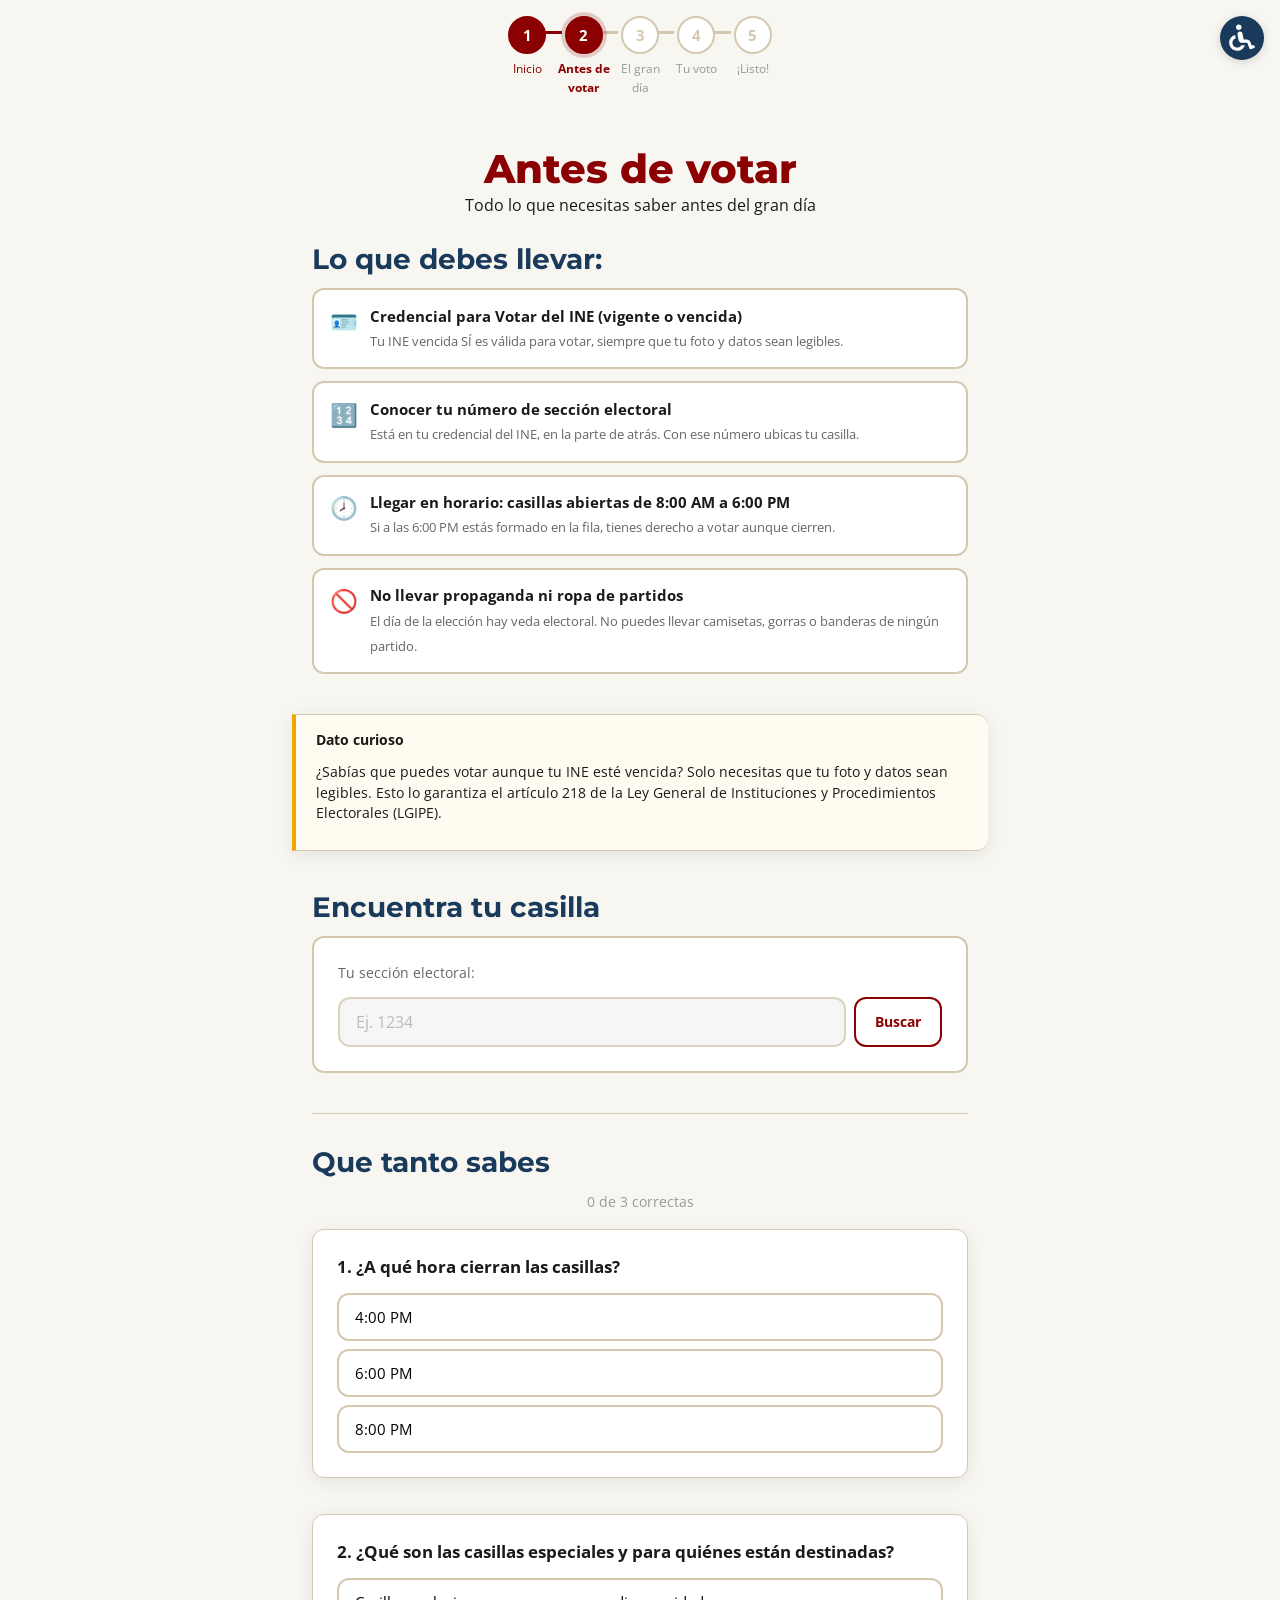
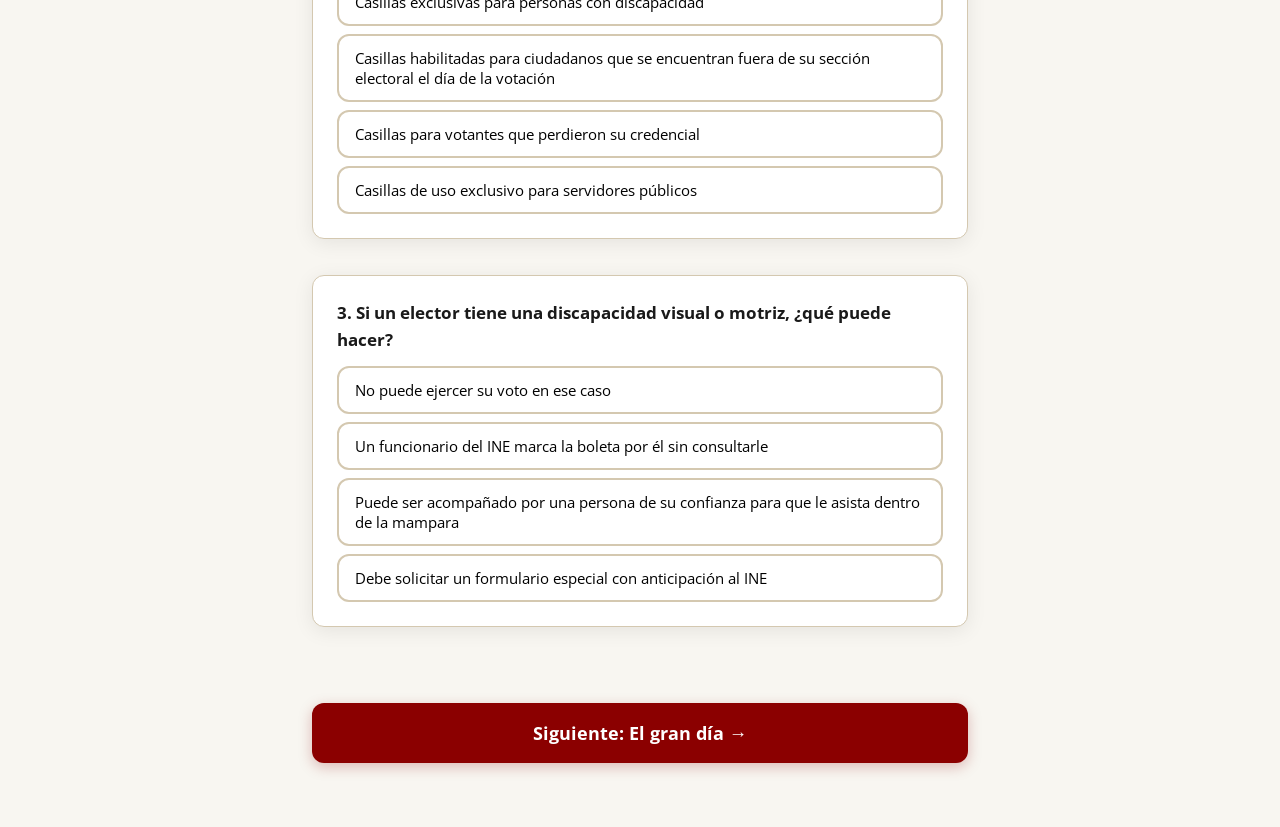
==== preparacion/index.html @ 4bd54855 "Cambios en endpoints y cambio de titulos" ====
<!DOCTYPE html>
<html lang="es-MX">

<head>
  <meta charset="UTF-8">
  <meta name="viewport" content="width=device-width, initial-scale=1.0">
  <title>Antes de votar — Mi Primera Casilla</title>
  <link rel="stylesheet" href="../styles/main.css">
  <link rel="stylesheet" href="../styles/componentes.css">
  <link rel="stylesheet" href="../styles/accesibilidad.css">
  <style>
    /* === Checklist (solo visual, sin interacción) === */
    .checklist__item {
      opacity: 0;
      transform: translateY(30px) scale(0.95);
      transition: all 0.6s cubic-bezier(0.34, 1.56, 0.64, 1);
      cursor: default;
    }

    .checklist__item--visible {
      opacity: 1;
      transform: translateY(0) scale(1);
    }

    /* === Dato curioso animado === */
    .dato-curioso-card {
      opacity: 0;
      transform: translateY(20px);
      transition: all 0.8s ease;
    }

    .dato-curioso-card--visible {
      opacity: 1;
      transform: translateY(0);
    }


    /* === Mapa simulado mejorado === */
    /* === Mapa / Buscar casilla === */
    .mapa-buscar {
      background: #fff;
      border: 2px solid var(--color-borde);
      border-radius: var(--radio-borde);
      padding: 1.5rem;
      transition: border-color 0.3s ease;
    }

    .mapa-buscar__label {
      font-size: 0.88rem;
      color: #666;
      margin-bottom: 0.75rem;
      display: block;
    }

    .mapa-buscar__row {
      display: flex;
      gap: 0.5rem;
      margin-bottom: 0;
    }

    .mapa-buscar__row .campo__input {
      flex: 1;
    }

    .mapa-buscar__row .btn {
      flex-shrink: 0;
      padding: 0.75rem 1.2rem;
      font-size: 0.9rem;
    }

    .mapa-buscar__resultado {
      display: none;
      margin-top: 1rem;
      padding: 1rem;
      border-radius: var(--radio-borde);
      background: linear-gradient(135deg, #e8f5e9 0%, #f1f8e9 100%);
      border-left: 4px solid var(--color-exito);
      animation: resultadoEntra 0.4s ease;
    }

    .mapa-buscar__resultado--visible {
      display: block;
    }

    @keyframes resultadoEntra {
      from { opacity: 0; transform: translateY(8px); }
      to { opacity: 1; transform: translateY(0); }
    }

    .mapa-buscar__casilla {
      font-weight: 700;
      font-size: 1.05rem;
      color: var(--color-exito);
      margin-bottom: 0.35rem;
    }

    .mapa-buscar__ayuda {
      font-size: 0.82rem;
      color: #555;
      margin: 0;
    }

    .mapa-buscar__ayuda a {
      color: var(--color-secundario);
      font-weight: 600;
      text-decoration: underline;
    }

    /* === Quiz mejorado === */
    .quiz-contador {
      text-align: center;
      font-size: 0.85rem;
      color: #999;
      margin-bottom: 1rem;
    }

    .quiz__opcion {
      transition: all 0.3s cubic-bezier(0.34, 1.56, 0.64, 1);
    }

    .quiz__opcion:hover {
      transform: translateX(6px);
    }

    .quiz__opcion--correcta {
      animation: respuestaCorrecta 0.5s cubic-bezier(0.34, 1.56, 0.64, 1);
    }

    .quiz__opcion--incorrecta {
      animation: shake 0.5s ease;
    }

    @keyframes respuestaCorrecta {
      0% {
        transform: scale(1);
      }

      50% {
        transform: scale(1.05);
      }

      100% {
        transform: scale(1);
      }
    }

    @keyframes shake {

      0%,
      100% {
        transform: translateX(0);
      }

      20% {
        transform: translateX(-8px);
      }

      40% {
        transform: translateX(8px);
      }

      60% {
        transform: translateX(-5px);
      }

      80% {
        transform: translateX(5px);
      }
    }

    .quiz__feedback {
      animation: slideUp 0.4s cubic-bezier(0.34, 1.56, 0.64, 1);
    }

    @keyframes slideUp {
      from {
        opacity: 0;
        transform: translateY(10px);
      }

      to {
        opacity: 1;
        transform: translateY(0);
      }
    }

    /* === Secciones con scroll reveal === */
    .seccion-animada {
      opacity: 0;
      transform: translateY(40px);
      transition: all 0.8s cubic-bezier(0.25, 0.46, 0.45, 0.94);
    }

    .seccion-animada--visible {
      opacity: 1;
      transform: translateY(0);
    }

    /* === Título con typing effect === */
    .titulo-animado {
      overflow: hidden;
      border-right: 3px solid var(--color-primario);
      white-space: nowrap;
      animation: typing 1s steps(15) forwards, blink 0.7s step-end infinite;
      width: 0;
      display: inline-block;
    }

    .titulo-animado--completo {
      width: auto;
      border-right: none;
      animation: none;
    }

    @keyframes typing {
      from {
        width: 0;
      }

      to {
        width: 100%;
      }
    }

    @keyframes blink {
      50% {
        border-color: transparent;
      }
    }
  </style>
</head>

<body>
  <div id="barra-progreso"></div>

  <button class="acc-boton" aria-label="Opciones de accesibilidad" title="Accesibilidad">
     <img src="../images/wheelchair-solid-full.svg" alt="ICONO">
  </button>
  <div class="acc-panel" role="dialog" aria-label="Panel de accesibilidad">
    <div class="acc-panel__titulo">Accesibilidad</div>
    <button class="acc-panel__opcion" data-acc="voz"><span class="acc-panel__icono">🔊</span> Narración por voz</button>
    <button class="acc-panel__opcion" data-acc="lectura_facil"><span class="acc-panel__icono">📖</span> Lectura
      fácil</button>
    <button class="acc-panel__opcion" data-acc="alto_contraste"><span class="acc-panel__icono">🌗</span> Alto
      contraste</button>
  </div>
  <div class="voz-controles" aria-label="Controles de narración">
    <button class="voz-controles__btn voz-btn-pausar" aria-label="Pausar" title="Pausar">⏸️</button>
    <button class="voz-controles__btn voz-btn-repetir" aria-label="Repetir" title="Repetir">🔁</button>
    <button class="voz-controles__btn voz-btn-detener" aria-label="Detener" title="Detener">⏹️</button>
  </div>

  <main class="pantalla">
    <div class="contenido-principal">
      <section class="text-center mb-2">
        <h1>Antes de votar</h1>
        <p data-texto-normal="Todo lo que necesitas saber antes del gran día"
          data-texto-facil="Aquí te decimos qué llevar y cómo encontrar tu casilla.">Todo lo que necesitas saber antes
          del gran día</p>
      </section>

      <!-- A) Checklist -->
      <section class="mb-3 seccion-animada" id="seccion-checklist">
        <h2 class="mb-1">Lo que debes llevar:</h2>
        <ul class="checklist" id="checklist" aria-label="Lista de requisitos para votar"></ul>
      </section>

      <!-- Dato curioso -->
      <div class="tarjeta tarjeta--destacada dato-lateral dato-lateral--izq mb-3 dato-curioso-card seccion-animada" id="dato-curioso">
        <strong>Dato curioso</strong>
        <p class="mt-1" id="dato-curioso-texto" data-texto-normal="" data-texto-facil=""></p>
      </div>

      <!-- B) Buscar casilla -->
      <section class="mb-3 seccion-animada" id="seccion-mapa">
        <h2 class="mb-1">Encuentra tu casilla</h2>
        <div class="mapa-buscar">
          <span class="mapa-buscar__label">Tu sección electoral:</span>
          <div class="mapa-buscar__row">
            <input class="campo__input" type="text" id="input-seccion-mapa" placeholder="Ej. 1234"
              inputmode="numeric" maxlength="4" readonly style="background:#f5f5f5;cursor:default;opacity:0.8">
            <button class="btn btn--secundario" id="btn-buscar-casilla">Buscar</button>
          </div>
          <div class="mapa-buscar__resultado" id="mapa-resultado">
            <div class="mapa-buscar__casilla" id="mapa-casilla-texto"></div>
            <p class="mapa-buscar__ayuda" id="mapa-ayuda"></p>
          </div>
        </div>
      </section>

      <!-- C) Mini-quiz -->
      <section class="mb-3 seccion-animada" id="seccion-quiz">
        <hr class="separador">
        <h2 class="mb-1">Que tanto sabes</h2>
        <p class="quiz-contador" id="quiz-contador"></p>
        <div class="quiz" id="quiz-contenedor"></div>
      </section>

      <button class="btn btn--primario btn--grande mt-2" id="btn-siguiente" onclick="irAPantalla('/llegada/')"
        disabled title="Completa el quiz para continuar">
        Siguiente: El gran día →
      </button>
    </div>
  </main>

  <script src="../js/navegacion.js"></script>
  <script src="../js/accesibilidad.js"></script>
  <script>
    renderBarraProgreso(2, document.getElementById('barra-progreso'));

    var seccion = obtenerSeccion();
    if (seccion) {
      document.getElementById('input-seccion-mapa').value = seccion;
    }

    // Scroll reveal observer
    var observer = new IntersectionObserver(function (entries) {
      entries.forEach(function (entry) {
        if (entry.isIntersecting) {
          entry.target.classList.add('seccion-animada--visible');
        }
      });
    }, { threshold: 0.15 });

    document.querySelectorAll('.seccion-animada').forEach(function (el) {
      observer.observe(el);
    });

    cargarContenido().then(function (data) {
      var p2 = data.pantallas.p2;

      // Checklist con animación escalonada
      var checklistEl = document.getElementById('checklist');
      var totalItems = p2.checklist.length;
      var marcados = 0;

      p2.checklist.forEach(function (item, i) {
        var li = document.createElement('li');
        li.className = 'checklist__item';
        li.innerHTML =
          '<span class="checklist__icono">' + item.icono + '</span>' +
          '<div class="checklist__texto">' +
          '<strong data-texto-normal="' + item.texto + '" data-texto-facil="' + item.texto + '">' + item.texto + '</strong>' +
          '<small data-texto-normal="' + item.detalle + '" data-texto-facil="' + item.detalle + '">' + item.detalle + '</small>' +
          '</div>';

        checklistEl.appendChild(li);

        // Animación escalonada de entrada
        setTimeout(function () {
          li.classList.add('checklist__item--visible');
        }, 200 * (i + 1));
      });

      // Dato curioso
      var datoEl = document.getElementById('dato-curioso-texto');
      datoEl.textContent = p2.dato_curioso;
      datoEl.setAttribute('data-texto-normal', p2.dato_curioso);
      datoEl.setAttribute('data-texto-facil', p2.dato_curioso_facil);

      // Buscar casilla
      var mapaAyuda = document.getElementById('mapa-ayuda');
      var mapaResultado = document.getElementById('mapa-resultado');
      var mapaCasillaTexto = document.getElementById('mapa-casilla-texto');
      var usaFacil = function() { return document.body.classList.contains('lectura-facil'); };

      function buscarCasilla() {
        var val = document.getElementById('input-seccion-mapa').value.trim();
        if (val) {
          mapaCasillaTexto.textContent = 'Sección ' + val + ' — Casilla Básica 1';
          var textoAyuda = usaFacil() ? p2.mapa.texto_ayuda_facil : p2.mapa.texto_ayuda;
          mapaAyuda.innerHTML = textoAyuda.replace(
            'ubicatucasilla.ine.mx',
            '<a href="https://ubicatucasilla.ine.mx" target="_blank" rel="noopener">ubicatucasilla.ine.mx</a>'
          );
          mapaResultado.classList.add('mapa-buscar__resultado--visible');
        }
      }

      document.getElementById('btn-buscar-casilla').addEventListener('click', buscarCasilla);


      function tomarAlAzar(arreglo, n) {
        var copia = arreglo.slice();
        for (var i = copia.length - 1; i > 0; i--) {
          var j = Math.floor(Math.random() * (i + 1));
          var temp = copia[i];
          copia[i] = copia[j];
          copia[j] = temp;
        }
        return copia.slice(0, n);
      }

      // Quiz
      var quizContenedor = document.getElementById('quiz-contenedor');
      var correctas = 0;
      var contestadas = 0;
      var preguntasSeleccionadas = tomarAlAzar(p2.quiz, 3);
      var total = preguntasSeleccionadas.length;
      var contadorEl = document.getElementById('quiz-contador');
      contadorEl.textContent = correctas + ' de ' + total + ' correctas';

      preguntasSeleccionadas.forEach(function (q, qi) {
        var div = document.createElement('div');
        div.className = 'tarjeta mb-1';

        var pregHTML = '<p class="quiz__pregunta">' + (qi + 1) + '. ' + q.pregunta + '</p>';
        pregHTML += '<div class="quiz__opciones">';
        q.opciones.forEach(function (op, oi) {
          pregHTML += '<button class="quiz__opcion" data-quiz="' + qi + '" data-opcion="' + oi + '">' + op + '</button>';
        });
        pregHTML += '</div>';
        pregHTML += '<div class="quiz__feedback" id="quiz-fb-' + qi + '" style="display:none"></div>';
        div.innerHTML = pregHTML;

        div.querySelectorAll('.quiz__opcion').forEach(function (btn) {
          btn.addEventListener('click', function () {
            var qIdx = parseInt(btn.getAttribute('data-quiz'));
            var oIdx = parseInt(btn.getAttribute('data-opcion'));
            var esCorrecta = oIdx === preguntasSeleccionadas[qIdx].correcta;
            var feedback = document.getElementById('quiz-fb-' + qIdx);
            var opciones = div.querySelectorAll('.quiz__opcion');

            opciones.forEach(function (b) { b.disabled = true; });

            if (esCorrecta) {
              btn.classList.add('quiz__opcion--correcta');
              feedback.className = 'quiz__feedback quiz__feedback--correcto';
              feedback.textContent = '✅ ¡Correcto! ' + (document.body.classList.contains('lectura-facil')
                ? preguntasSeleccionadas[qIdx].explicacion_facil
                : preguntasSeleccionadas[qIdx].explicacion);
              correctas++;
            } else {
              btn.classList.add('quiz__opcion--incorrecta');
              opciones[p2.quiz[qIdx].correcta].classList.add('quiz__opcion--correcta');
              feedback.className = 'quiz__feedback quiz__feedback--incorrecto';
              feedback.textContent = '❌ ' + (document.body.classList.contains('lectura-facil')
                ? preguntasSeleccionadas[qIdx].explicacion_facil
                : preguntasSeleccionadas[qIdx].explicacion);
            }

            feedback.style.display = 'block';
            contestadas++;
            contadorEl.textContent = correctas + ' de ' + total + ' correctas';

            if (contestadas === total) {
              var btnSig = document.getElementById('btn-siguiente');
              btnSig.disabled = false;
              btnSig.title = '';
            }

            // Guardar score para pantalla 5
            sessionStorage.setItem('quizCorrectas', correctas);
            sessionStorage.setItem('quizTotal', total);
          });
        });

        quizContenedor.appendChild(div);
      });
    });
  </script>
</body>

</html>
---- styles/main.css ----
@import url('https://fonts.googleapis.com/css2?family=Montserrat:wght@400;600;700;800;900&family=Open+Sans:wght@400;600;700&display=swap');

*, *::before, *::after {
  box-sizing: border-box;
  margin: 0;
  padding: 0;
}

:root {
  --color-primario: #8B0000;
  --color-secundario: #1a3a5c;
  --color-acento: #f0a500;
  --color-bg: #f8f6f1;
  --color-texto: #1a1a1a;
  --color-exito: #2e7d32;
  --color-error: #c62828;
  --color-borde: #d4c8b0;
  --radio-borde: 12px;
  --sombra: 0 4px 20px rgba(0, 0, 0, 0.08);
  --max-ancho: 720px;
  --font-display: 'Montserrat', 'Segoe UI', sans-serif;
  --font-body: 'Open Sans', 'Segoe UI', sans-serif;
}

html {
  font-size: 16px;
  scroll-behavior: smooth;
}

body {
  font-family: var(--font-body);
  background-color: var(--color-bg);
  color: var(--color-texto);
  line-height: 1.6;
  min-height: 100vh;
  display: flex;
  flex-direction: column;
  align-items: center;
}

h1, h2, h3 {
  font-family: var(--font-display);
  line-height: 1.2;
}

h1 {
  font-size: 2rem;
  font-weight: 800;
  color: var(--color-primario);
}

h2 {
  font-size: 1.5rem;
  font-weight: 700;
  color: var(--color-secundario);
}

h3 {
  font-size: 1.15rem;
  font-weight: 600;
}

p {
  margin-bottom: 0.75rem;
}

a {
  color: var(--color-primario);
  text-decoration: underline;
}

a:focus-visible {
  outline: 3px solid var(--color-acento);
  outline-offset: 2px;
  border-radius: 2px;
}

main {
  width: 100%;
  max-width: var(--max-ancho);
  padding: 1.5rem 1.25rem 3rem;
  flex: 1;
}

.pantalla {
  animation: fadeIn 0.4s ease-out;
}

@keyframes fadeIn {
  from { opacity: 0; }
  to   { opacity: 1; }
}

.sr-only {
  position: absolute;
  width: 1px;
  height: 1px;
  padding: 0;
  margin: -1px;
  overflow: hidden;
  clip: rect(0, 0, 0, 0);
  border: 0;
}

@media (min-width: 600px) {
  h1 { font-size: 2.5rem; }
  h2 { font-size: 1.75rem; }
  main { padding: 2rem 2rem 4rem; }
}
---- styles/componentes.css ----
/* === Barra de progreso === */
.barra-progreso {
  display: flex;
  justify-content: center;
  gap: 0.25rem;
  padding: 1rem 1.25rem;
  width: 100%;
  max-width: var(--max-ancho);
  margin: 0 auto;
}

.barra-progreso__paso {
  display: flex;
  flex-direction: column;
  align-items: center;
  flex: 1;
  position: relative;
}

.barra-progreso__circulo {
  width: 32px;
  height: 32px;
  border-radius: 50%;
  display: flex;
  align-items: center;
  justify-content: center;
  font-size: 0.85rem;
  font-weight: 700;
  border: 2px solid var(--color-borde);
  background: #fff;
  color: var(--color-borde);
  transition: all 0.3s ease;
  z-index: 1;
}

.barra-progreso__etiqueta {
  font-size: 0.65rem;
  margin-top: 0.3rem;
  color: #999;
  text-align: center;
  font-weight: 400;
  transition: color 0.3s ease;
}

.barra-progreso__paso--completado .barra-progreso__circulo {
  background: var(--color-primario);
  border-color: var(--color-primario);
  color: #fff;
}

.barra-progreso__paso--completado .barra-progreso__etiqueta {
  color: var(--color-primario);
}

.barra-progreso__paso--activo .barra-progreso__circulo {
  background: var(--color-primario);
  border-color: var(--color-primario);
  color: #fff;
  box-shadow: 0 0 0 4px rgba(139, 0, 0, 0.18);
}

.barra-progreso__paso--activo .barra-progreso__etiqueta {
  color: var(--color-primario);
  font-weight: 700;
}

.barra-progreso__linea {
  position: absolute;
  top: 15px;
  left: calc(50% + 18px);
  width: calc(100% - 36px);
  height: 3px;
  background: var(--color-borde);
  z-index: 0;
}

.barra-progreso__paso--completado .barra-progreso__linea {
  background: var(--color-primario);
}

.barra-progreso__paso:last-child .barra-progreso__linea {
  display: none;
}

/* === Botones === */
.btn {
  display: inline-flex;
  align-items: center;
  justify-content: center;
  gap: 0.5rem;
  padding: 0.9rem 2rem;
  border: none;
  border-radius: var(--radio-borde);
  font-family: var(--font-body);
  font-size: 1.05rem;
  font-weight: 700;
  cursor: pointer;
  transition: all 0.2s ease;
  text-decoration: none;
}

.btn:focus-visible {
  outline: 3px solid var(--color-acento);
  outline-offset: 3px;
}

.btn--primario {
  background: var(--color-primario);
  color: #fff;
  box-shadow: 0 4px 14px rgba(139, 0, 0, 0.25);
}

.btn--primario:hover {
  background: #a00000;
  transform: translateY(-1px);
  box-shadow: 0 6px 20px rgba(139, 0, 0, 0.3);
}

.btn--primario:active {
  transform: translateY(0);
}

.btn--secundario {
  background: #fff;
  color: var(--color-primario);
  border: 2px solid var(--color-primario);
}

.btn--secundario:hover {
  background: rgba(139, 0, 0, 0.06);
}

.btn--grande {
  width: 100%;
  padding: 1.1rem 2rem;
  font-size: 1.15rem;
}

/* === Tarjetas === */
.tarjeta {
  background: #fff;
  border: 1px solid var(--color-borde);
  border-radius: var(--radio-borde);
  padding: 1.5rem;
  box-shadow: var(--sombra);
}

.tarjeta--destacada {
  border-left: 4px solid var(--color-acento);
  background: #fffbf0;
}

/* === Dato curioso lateral (pegado a orillas de página) === */
.dato-lateral {
  position: relative;
  width: calc(100% + 2.5rem);
  border-radius: 0;
  padding: 0.9rem 1.25rem;
  font-size: 0.85rem;
  line-height: 1.5;
  box-sizing: border-box;
}

.dato-lateral--izq {
  margin-left: -1.25rem;
  margin-right: auto;
  border-left: 4px solid var(--color-acento);
  border-right: none;
  text-align: left;
  border-radius: 0 var(--radio-borde) var(--radio-borde) 0;
}

.dato-lateral--der {
  margin-right: -1.25rem;
  margin-left: auto;
  border-right: 4px solid var(--color-acento);
  border-left: none;
  text-align: right;
  border-radius: var(--radio-borde) 0 0 var(--radio-borde);
}

.tarjeta--dato {
  border-left: 4px solid var(--color-secundario);
  background: #f0f5fa;
}

/* === Inputs === */
.campo {
  display: flex;
  flex-direction: column;
  gap: 0.4rem;
  margin-bottom: 1.25rem;
}

.campo__label {
  font-size: 0.95rem;
  font-weight: 700;
  color: var(--color-secundario);
}

.campo__input {
  padding: 0.75rem 1rem;
  border: 2px solid var(--color-borde);
  border-radius: var(--radio-borde);
  font-family: var(--font-body);
  font-size: 1rem;
  color: var(--color-texto);
  background: #fff;
  transition: border-color 0.2s ease;
}

.campo__input:focus {
  outline: none;
  border-color: var(--color-primario);
  box-shadow: 0 0 0 3px rgba(139, 0, 0, 0.1);
}

.campo__input--error {
  border-color: var(--color-error);
  box-shadow: 0 0 0 3px rgba(198, 40, 40, 0.1);
}

.campo__error {
  font-size: 0.82rem;
  color: var(--color-error);
  font-weight: 600;
  animation: fadeIn 0.3s ease;
}

.campo__input::placeholder {
  color: #aaa;
}

/* === Checklist === */
.checklist {
  list-style: none;
  display: flex;
  flex-direction: column;
  gap: 0.75rem;
}

.checklist__item {
  display: flex;
  align-items: flex-start;
  gap: 0.75rem;
  padding: 0.85rem 1rem;
  background: #fff;
  border: 2px solid var(--color-borde);
  border-radius: var(--radio-borde);
  cursor: default;
  transition: all 0.2s ease;
}

.checklist__icono {
  font-size: 1.4rem;
  flex-shrink: 0;
}

.checklist__texto {
  flex: 1;
}

.checklist__texto strong {
  display: block;
  font-size: 0.95rem;
}

.checklist__texto small {
  color: #666;
  font-size: 0.82rem;
}

/* === Quiz === */
.quiz {
  display: flex;
  flex-direction: column;
  gap: 1.5rem;
}

.quiz__pregunta {
  font-weight: 700;
  font-size: 1.05rem;
  margin-bottom: 0.75rem;
}

.quiz__opciones {
  display: flex;
  flex-direction: column;
  gap: 0.5rem;
}

.quiz__opcion {
  display: block;
  width: 100%;
  padding: 0.75rem 1rem;
  border: 2px solid var(--color-borde);
  border-radius: var(--radio-borde);
  background: #fff;
  font-family: var(--font-body);
  font-size: 0.95rem;
  text-align: left;
  cursor: pointer;
  transition: all 0.2s ease;
}

.quiz__opcion:hover {
  border-color: var(--color-secundario);
  background: #f7f9fc;
}

.quiz__opcion--correcta {
  border-color: var(--color-exito);
  background: #e8f5e9;
  color: var(--color-exito);
  font-weight: 700;
}

.quiz__opcion--incorrecta {
  border-color: var(--color-error);
  background: #ffebee;
  color: var(--color-error);
}

.quiz__opcion:disabled {
  cursor: default;
  opacity: 0.7;
}

.quiz__feedback {
  padding: 0.75rem 1rem;
  border-radius: var(--radio-borde);
  font-size: 0.9rem;
  margin-top: 0.5rem;
  animation: fadeIn 0.3s ease;
}

.quiz__feedback--correcto {
  background: #e8f5e9;
  border: 1px solid var(--color-exito);
  color: #1b5e20;
}

.quiz__feedback--incorrecto {
  background: #ffebee;
  border: 1px solid var(--color-error);
  color: #b71c1c;
}

/* === Diálogo chat === */
.dialogo {
  display: flex;
  flex-direction: column;
  gap: 0.75rem;
}

.dialogo__burbuja {
  max-width: 85%;
  padding: 0.85rem 1.1rem;
  border-radius: 16px;
  font-size: 0.95rem;
  line-height: 1.5;
  animation: fadeIn 0.4s ease;
}

.dialogo__burbuja--funcionario {
  background: #e3edf7;
  color: var(--color-secundario);
  border-bottom-left-radius: 4px;
  align-self: flex-start;
}

.dialogo__burbuja--tu {
  background: var(--color-primario);
  color: #fff;
  border-bottom-right-radius: 4px;
  align-self: flex-end;
}

.dialogo__etiqueta {
  font-size: 0.72rem;
  font-weight: 700;
  text-transform: uppercase;
  letter-spacing: 0.5px;
  margin-bottom: 0.2rem;
  opacity: 0.7;
}

/* === Separador === */
.separador {
  border: none;
  border-top: 1px solid var(--color-borde);
  margin: 2rem 0;
}

/* === Espaciado === */
.mb-1 { margin-bottom: 0.75rem; }
.mb-2 { margin-bottom: 1.5rem; }
.mb-3 { margin-bottom: 2.5rem; }
.mt-1 { margin-top: 0.75rem; }
.mt-2 { margin-top: 1.5rem; }
.mt-3 { margin-top: 2.5rem; }
.text-center { text-align: center; }

@media (min-width: 600px) {
  .barra-progreso__circulo {
    width: 38px;
    height: 38px;
    font-size: 0.95rem;
  }
  .barra-progreso__etiqueta {
    font-size: 0.75rem;
  }
}
---- styles/accesibilidad.css ----
/* === Alto contraste === */
body.alto-contraste {
  --color-bg: #000000;
  --color-texto: #ffffff;
  --color-primario: #ff4444;
  --color-secundario: #66bbff;
  --color-acento: #ffff00;
  --color-exito: #00ff00;
  --color-error: #ff6666;
  --color-borde: #666666;
  --sombra: 0 0 0 2px #666;
}

body.alto-contraste .tarjeta,
body.alto-contraste .checklist__item,
body.alto-contraste .quiz__opcion,
body.alto-contraste .campo__input,
body.alto-contraste .dialogo__burbuja--funcionario,
body.alto-contraste .paso-llegada,
body.alto-contraste .boleta__partido,
body.alto-contraste .boleta,
body.alto-contraste .boleta__cuerpo,
body.alto-contraste .mapa-simulado,
body.alto-contraste .enlace-oficial {
  background: #111;
  color: #fff;
}

body.alto-contraste .paso-llegada__icono {
  background: #222;
}

body.alto-contraste .paso-llegada__texto,
body.alto-contraste .checklist__texto small,
body.alto-contraste .boleta__candidato,
body.alto-contraste .mapa-simulado__sub {
  color: #ccc;
}

body.alto-contraste .boleta__header {
  background: #222;
}

body.alto-contraste .urna__cuerpo {
  background: #222;
  border-color: #888;
}

body.alto-contraste .boleta-doblado {
  background: #333;
  border-color: #888;
}

body.alto-contraste .tabla-resumen th {
  background: #222;
}

body.alto-contraste .tabla-resumen td {
  background: #111;
  color: #fff;
}

body.alto-contraste .tabla-resumen tr:nth-child(even) td {
  background: #1a1a1a;
}

body.alto-contraste .dialogo__burbuja--tu {
  background: #ff4444;
}

body.alto-contraste .tarjeta--destacada {
  background: #1a1a00;
}

body.alto-contraste .tarjeta--dato {
  background: #001a2e;
}

body.alto-contraste .btn--primario {
  background: #ff4444;
  color: #000;
  font-weight: 800;
}

body.alto-contraste .quiz__opcion--correcta {
  background: #003300;
  color: #00ff00;
  border-color: #00ff00;
}

body.alto-contraste .quiz__opcion--incorrecta {
  background: #330000;
  color: #ff6666;
  border-color: #ff6666;
}

/* === Panel de accesibilidad === */
.acc-boton {
  position: fixed;
  top: 1rem;
  right: 1rem;
  z-index: 1000;
  width: 44px;
  height: 44px;
  border-radius: 50%;
  border: none;
  padding: 6px;
  background: var(--color-secundario);
  color: var(--color-secundario);
  font-size: 1.2rem;
  cursor: pointer;
  display: flex;
  align-items: center;
  justify-content: center;
  box-shadow: 0 2px 10px rgba(0, 0, 0, 0.15);
  transition: all 0.2s ease;
}

.acc-boton:hover {
  background: var(--color-primario);
  color: #fff;
  transform: scale(1.1);
}

.acc-boton:focus-visible {
  outline: 3px solid var(--color-acento);
  outline-offset: 3px;
}

body.alto-contraste .acc-boton {
  background: var(--color-secundario);
  color: var(--color-primario);
  transition: all 0.5s ease;
}

body.alto-contraste .acc-boton:hover {
  background-color: var(--color-primario);
  transform: scale(1.1);
}

.acc-boton img {
  pointer-events: none;
  width: 100%;
  height: 100%;
  filter: brightness(0) invert(1);
}

.acc-panel {
  position: fixed;
  top: 4rem;
  right: 1rem;
  z-index: 999;
  background: #fff;
  border: 1px solid var(--color-borde);
  border-radius: var(--radio-borde);
  padding: 1rem;
  box-shadow: 0 8px 30px rgba(0, 0, 0, 0.15);
  min-width: 220px;
  display: none;
  animation: fadeIn 0.2s ease;
}

.acc-panel--abierto {
  display: block;
}

body.alto-contraste .acc-panel {
  background: #111;
  border-color: #666;
}

.acc-panel__titulo {
  font-family: var(--font-display);
  font-size: 0.95rem;
  font-weight: 700;
  margin-bottom: 0.75rem;
  color: var(--color-secundario);
}

.acc-panel__opcion {
  display: flex;
  align-items: center;
  gap: 0.6rem;
  padding: 0.6rem 0.5rem;
  border: none;
  background: none;
  width: 100%;
  text-align: left;
  cursor: pointer;
  border-radius: 8px;
  font-family: var(--font-body);
  font-size: 0.9rem;
  color: var(--color-texto);
  transition: background 0.15s ease;
}

.acc-panel__opcion:hover {
  background: rgba(0, 0, 0, 0.05);
}

body.alto-contraste .acc-panel__opcion {
  color: #fff;
}

body.alto-contraste .acc-panel__opcion:hover {
  background: rgba(255, 255, 255, 0.1);
}

.acc-panel__opcion--activo {
  background: rgba(139, 0, 0, 0.08);
  font-weight: 700;
}

.acc-panel__icono {
  font-size: 1.2rem;
  flex-shrink: 0;
}

/* === Lectura fácil === */
body.lectura-facil {
  font-size: 18px;
  line-height: 1.8;
}

body.lectura-facil h1 {
  font-size: 1.8rem;
}

body.lectura-facil h2 {
  font-size: 1.4rem;
}

/* === Controles de voz === */
.voz-controles {
  position: fixed;
  bottom: 1rem;
  right: 1rem;
  z-index: 1000;
  display: none;
  gap: 0.5rem;
  background: #fff;
  padding: 0.5rem;
  border-radius: 24px;
  box-shadow: 0 4px 16px rgba(0, 0, 0, 0.15);
  border: 1px solid var(--color-borde);
}

.voz-controles--visible {
  display: flex;
}

.voz-controles__btn {
  width: 40px;
  height: 40px;
  border-radius: 50%;
  border: none;
  background: var(--color-secundario);
  color: #fff;
  font-size: 1rem;
  cursor: pointer;
  display: flex;
  align-items: center;
  justify-content: center;
  transition: background 0.2s ease;
}

.voz-controles__btn:hover {
  background: var(--color-primario);
}

body.alto-contraste .voz-controles {
  background: #222;
  border-color: #666;
}

/* === Focus visible global === */
*:focus-visible {
  outline: 3px solid var(--color-acento);
  outline-offset: 2px;
  border-radius: 2px;
}
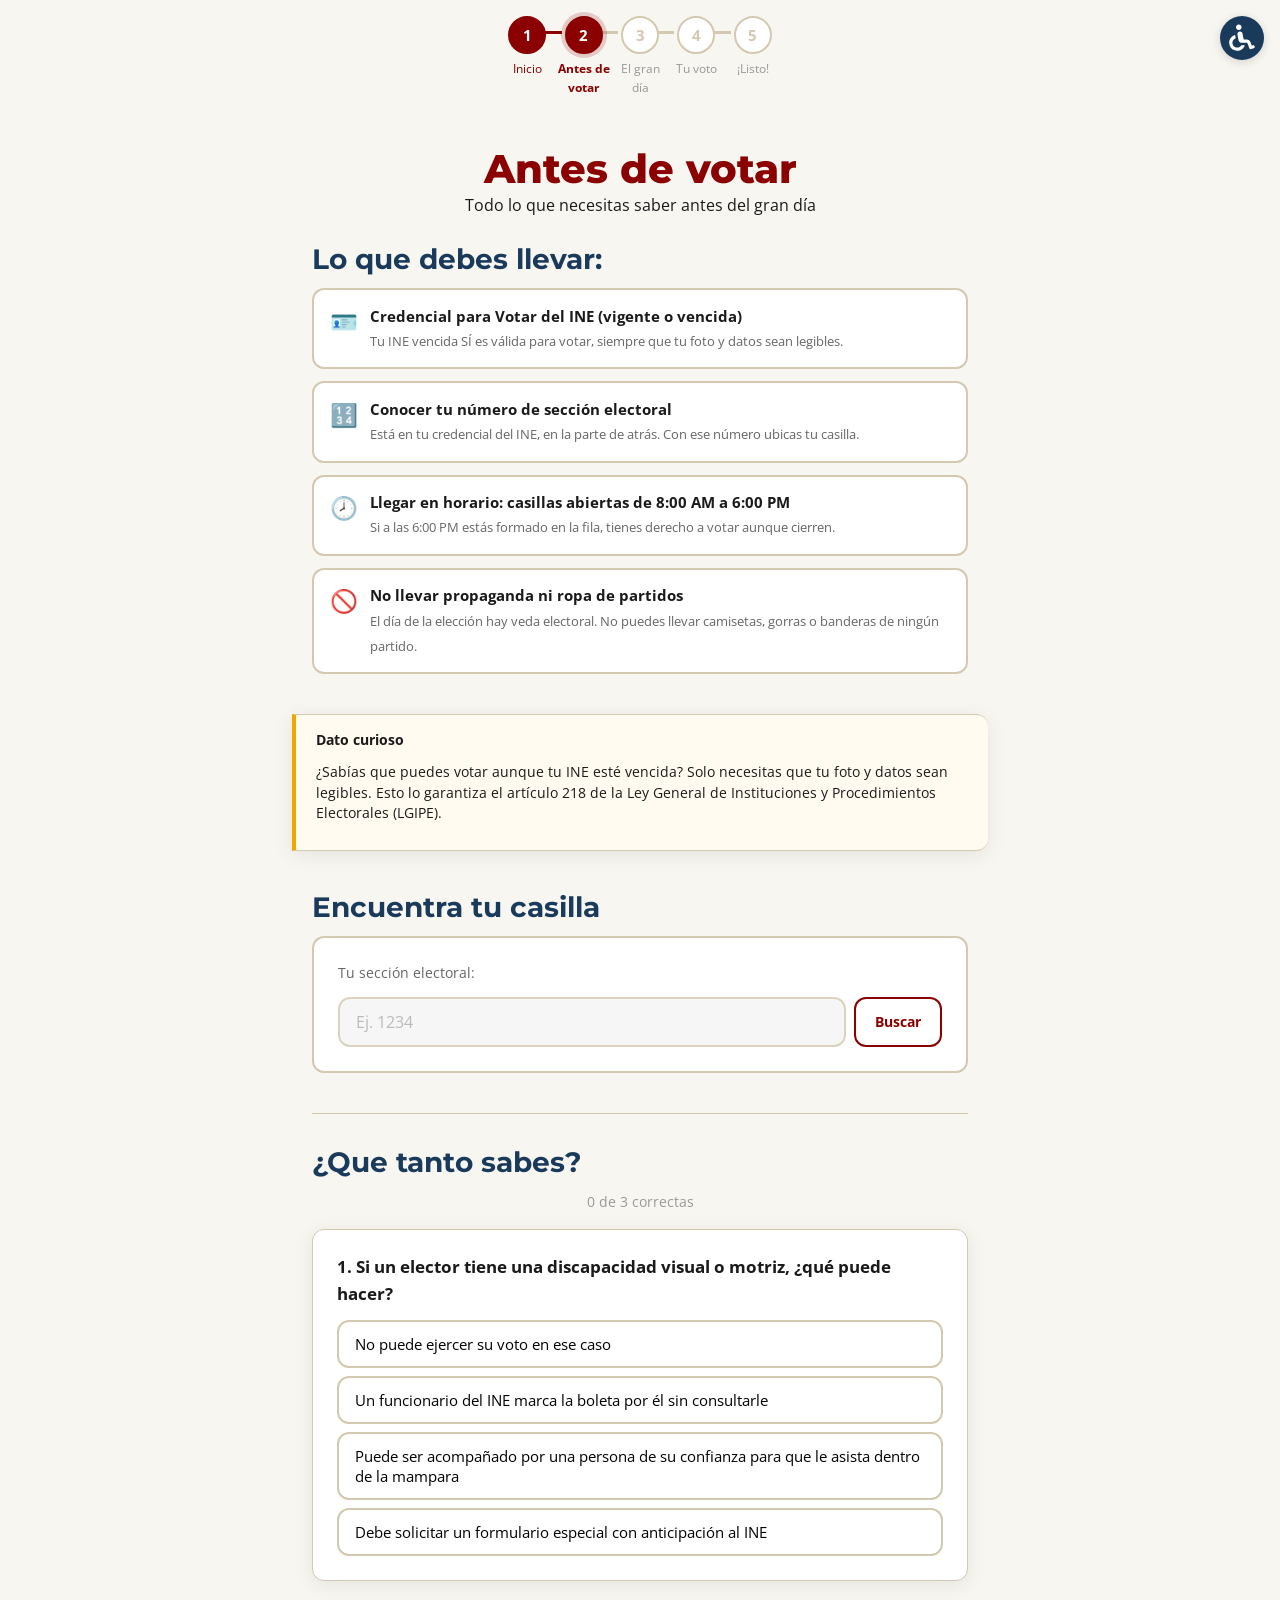
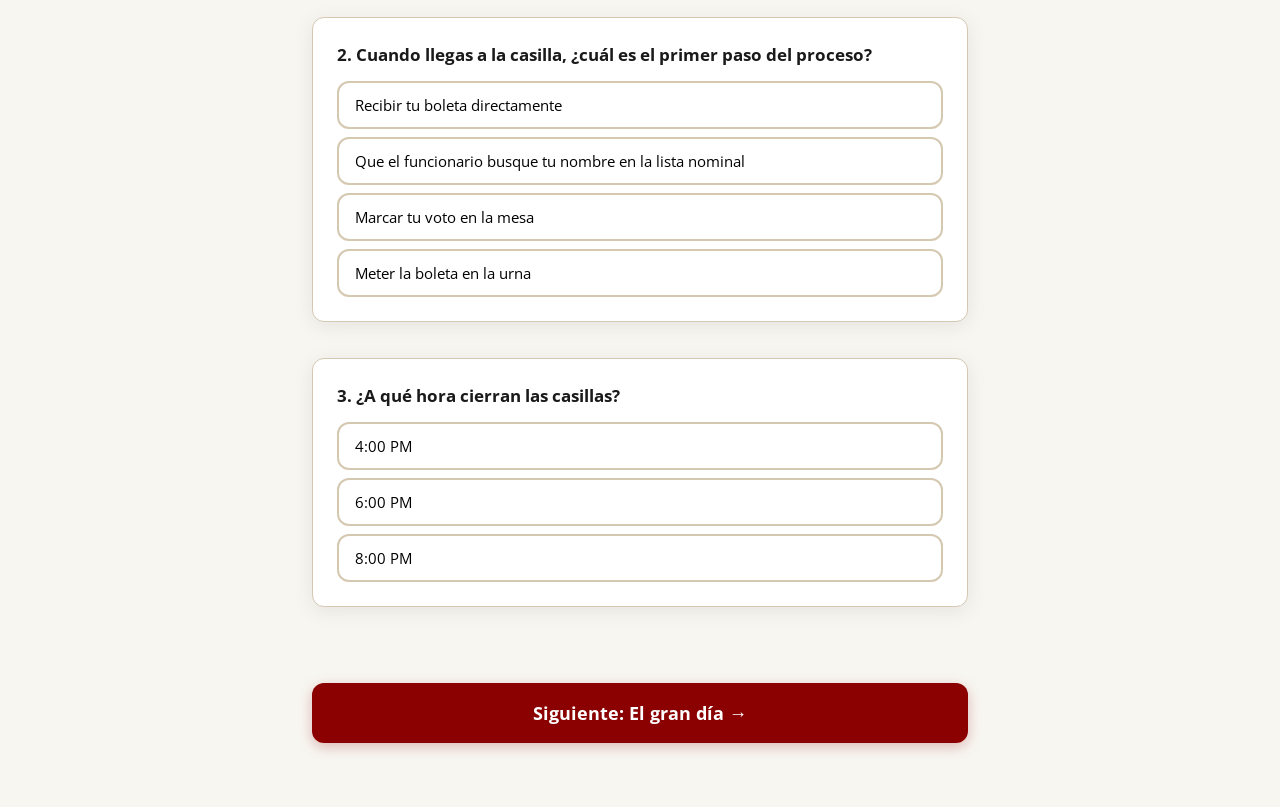
==== commit 60189379: "Correcion" ====
--- a/preparacion/index.html
+++ b/preparacion/index.html
@@ -291,7 +291,7 @@
       <!-- C) Mini-quiz -->
       <section class="mb-3 seccion-animada" id="seccion-quiz">
         <hr class="separador">
-        <h2 class="mb-1">Que tanto sabes</h2>
+        <h2 class="mb-1">¿Que tanto sabes?</h2>
         <p class="quiz-contador" id="quiz-contador"></p>
         <div class="quiz" id="quiz-contenedor"></div>
       </section>
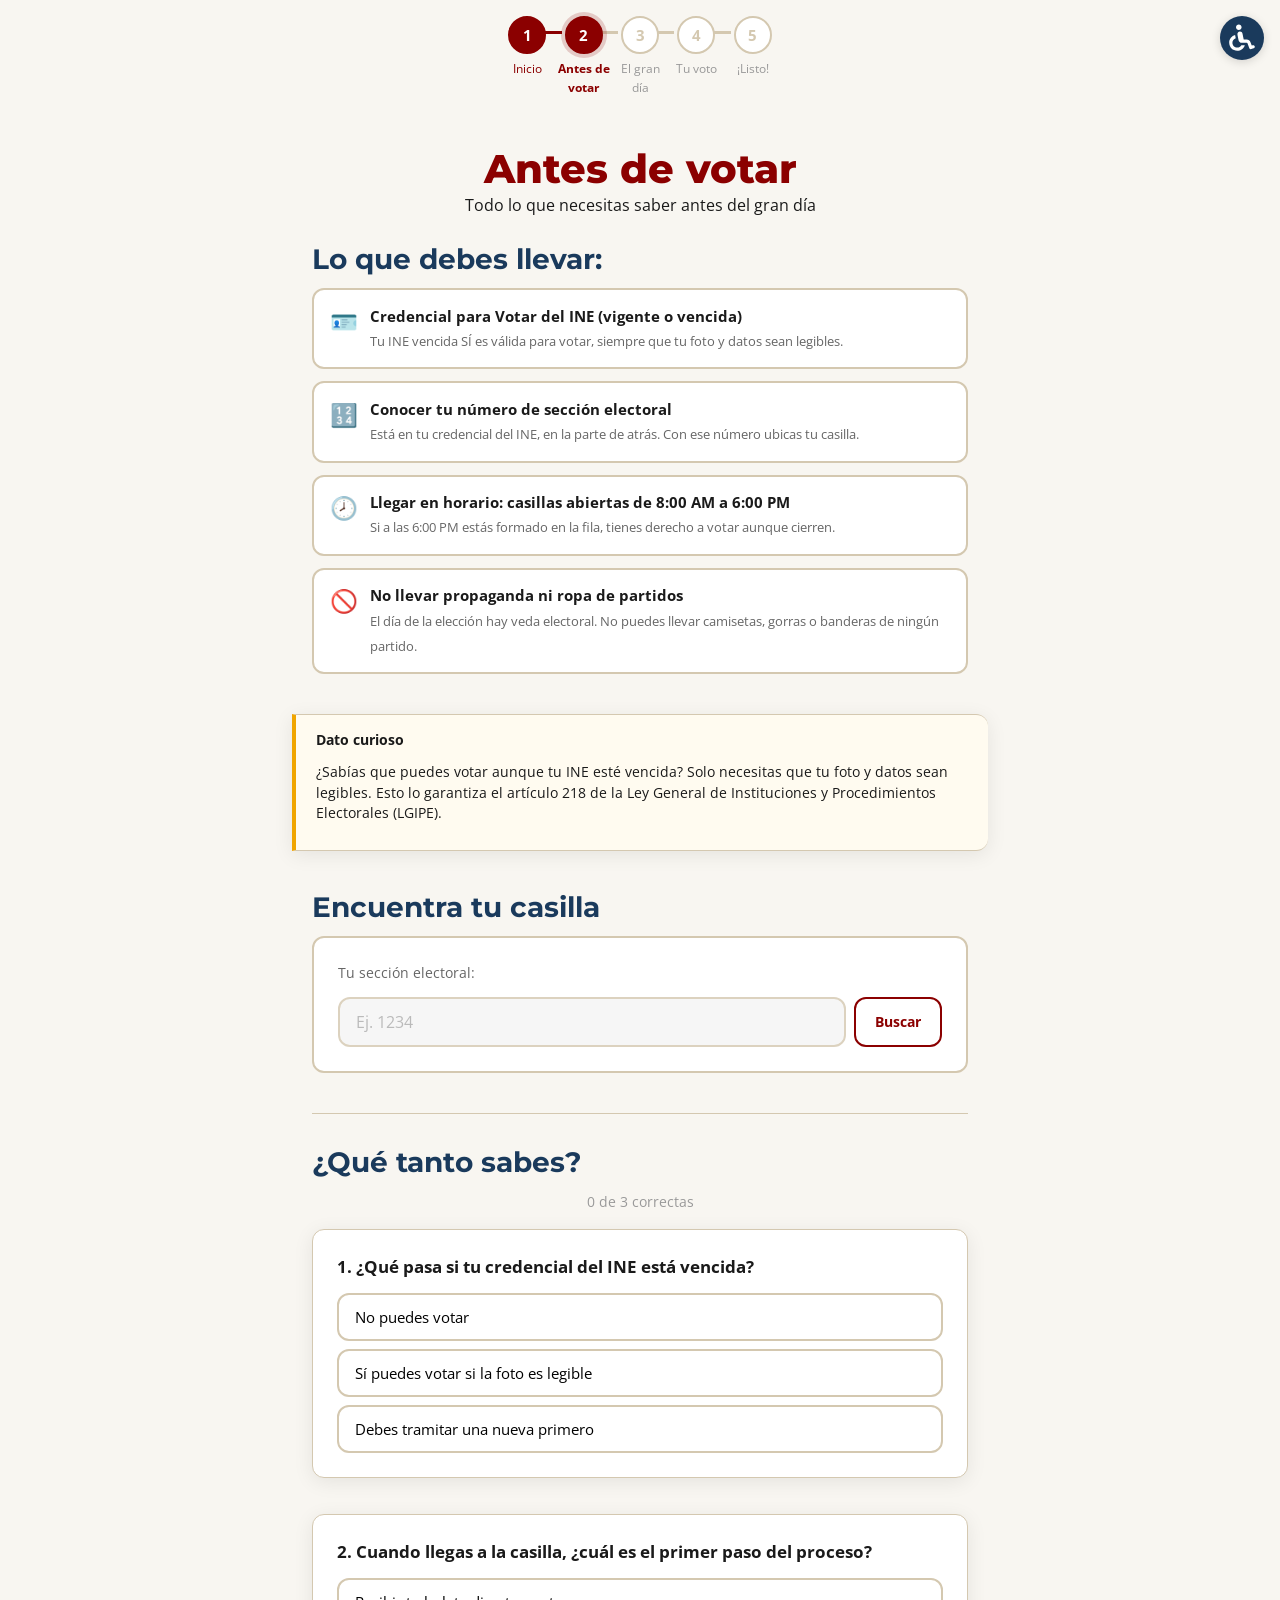
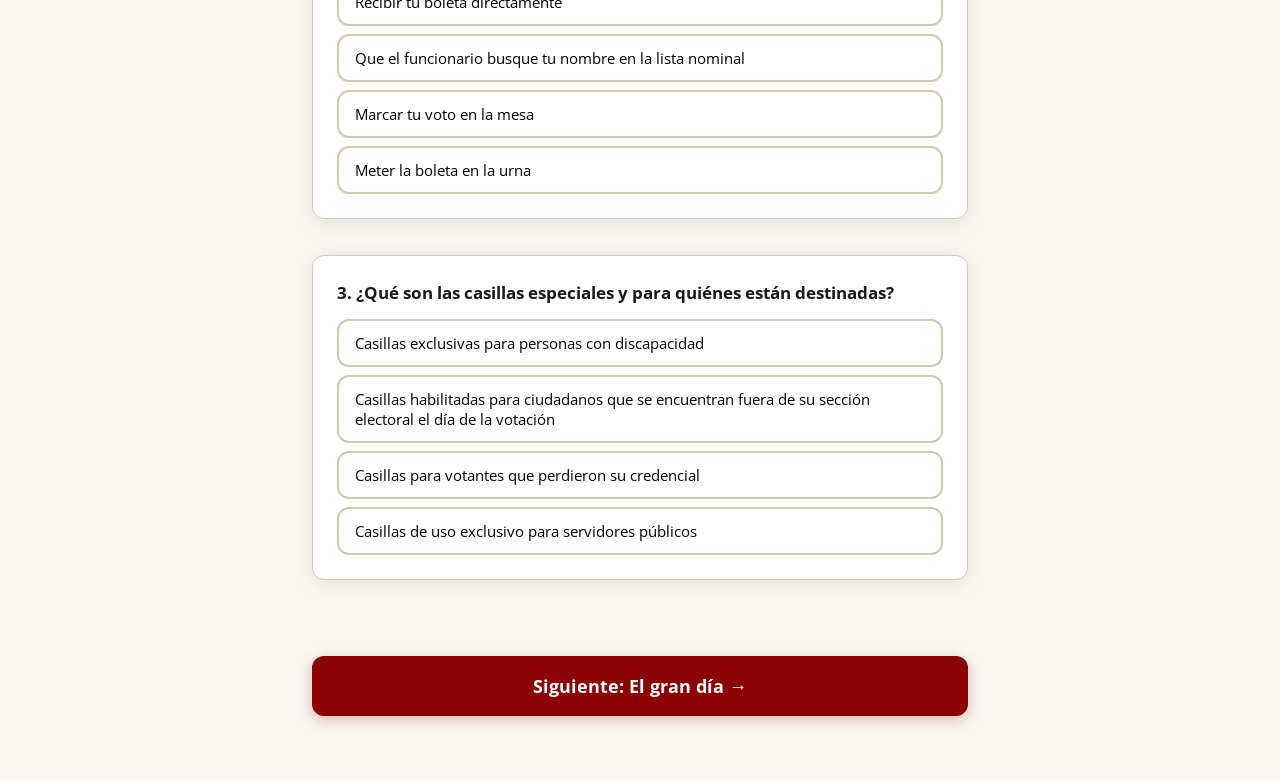
==== commit 47265b1f: "correccion" ====
--- a/preparacion/index.html
+++ b/preparacion/index.html
@@ -291,7 +291,7 @@
       <!-- C) Mini-quiz -->
       <section class="mb-3 seccion-animada" id="seccion-quiz">
         <hr class="separador">
-        <h2 class="mb-1">¿Que tanto sabes?</h2>
+        <h2 class="mb-1">¿Qué tanto sabes?</h2>
         <p class="quiz-contador" id="quiz-contador"></p>
         <div class="quiz" id="quiz-contenedor"></div>
       </section>
